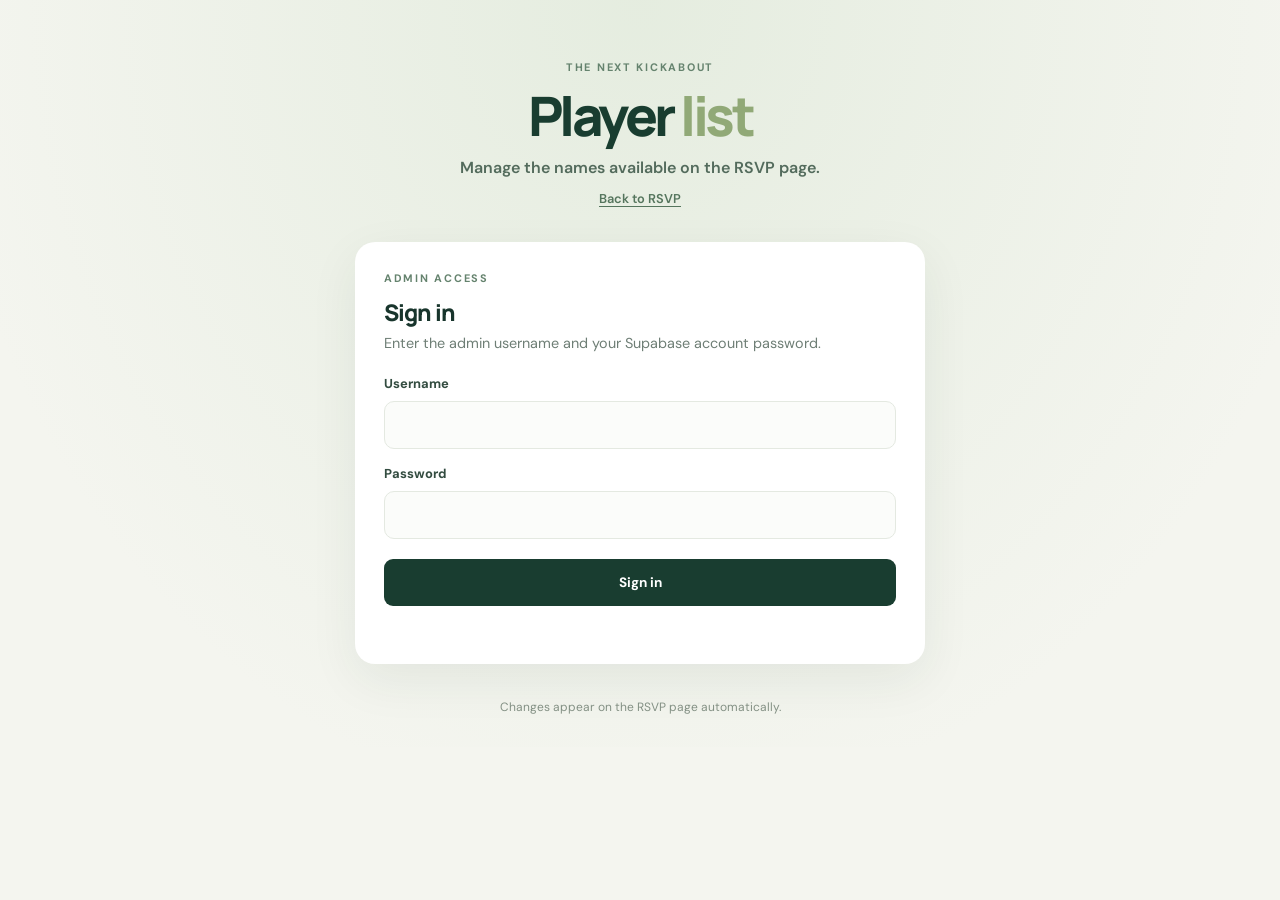
==== admin.html @ 4d851dea "Admin Page Added" ====
<!doctype html>
<html lang="en">
  <head>
    <meta charset="utf-8">
    <meta name="viewport" content="width=device-width, initial-scale=1">
    <meta name="theme-color" content="#102c24">
    <meta name="description" content="Manage the football player list.">
    <title>Manage players · Football plans</title>
    <link rel="stylesheet" href="styles.css">
    <script src="config.js" defer></script>
    <script src="admin.js" defer></script>
  </head>
  <body>
    <main class="page admin-page">
      <header class="hero">
        <p class="eyebrow">THE NEXT KICKABOUT</p>
        <h1>Player <span>list</span></h1>
        <p class="session-name">Manage the names available on the RSVP page.</p>
        <a class="admin-link" href="index.html">Back to RSVP</a>
      </header>

      <section id="login-panel" class="rsvp-card" aria-labelledby="login-heading">
        <p class="eyebrow">ADMIN ACCESS</p>
        <h2 id="login-heading">Sign in</h2>
        <p class="intro">Enter the admin username and your Supabase account password.</p>
        <form id="login-form">
          <label for="username">Username</label>
          <input id="username" name="username" type="text" autocomplete="username" required>
          <label class="admin-password-label" for="password">Password</label>
          <input id="password" name="password" type="password" autocomplete="current-password" required>
          <button id="login-button" type="submit">Sign in</button>
          <p id="login-message" class="message" role="status" aria-live="polite"></p>
        </form>
      </section>

      <section id="manager-panel" class="rsvp-card" aria-labelledby="manager-heading" hidden>
        <div class="attendance-heading admin-manager-heading">
          <div>
            <p class="eyebrow">ROSTER</p>
            <h2 id="manager-heading">Manage players</h2>
          </div>
          <button id="logout-button" class="refresh-button" type="button">Sign out</button>
        </div>
        <form id="add-player-form">
          <label for="new-player">Add a player</label>
          <div class="add-player-row">
            <input id="new-player" name="player" type="text" maxlength="60" placeholder="Player name" required>
            <button id="add-player-button" type="submit">Add player</button>
          </div>
          <label class="checkbox-label" for="new-player-guest">
            <input id="new-player-guest" name="is-guest" type="checkbox">
            This player is a guest
          </label>
          <p id="manager-message" class="message" role="status" aria-live="polite"></p>
        </form>
        <ul id="player-list" class="attendance-list admin-player-list"></ul>
      </section>

      <footer>Changes appear on the RSVP page automatically.</footer>
    </main>
  </body>
</html>
---- styles.css ----
@import url("https://fonts.googleapis.com/css2?family=DM+Sans:wght@400;500;600;700&family=Manrope:wght@400;500;600;700;800&display=swap");

:root {
  color-scheme: light;
  font-family: "DM Sans", sans-serif;
  color: #18352c;
  background: #f4f5ef;
  font-synthesis: none;
  text-rendering: optimizeLegibility;
  -webkit-font-smoothing: antialiased;
  --green: #193d30;
  --muted: #6e7e75;
  --line: #e4e9e1;
}

* {
  box-sizing: border-box;
}

body {
  min-width: 320px;
  margin: 0;
  background:
    radial-gradient(ellipse at 50% 0, rgba(206, 224, 200, 0.4), transparent 44rem),
    #f4f5ef;
}

button,
input {
  font: inherit;
}

.page {
  width: min(100% - 36px, 570px);
  margin: 0 auto;
  padding: 60px 0 32px;
}

.hero {
  margin: 0 0 34px;
  text-align: center;
}

.eyebrow {
  margin: 0 0 12px;
  color: #65836e;
  font-size: 0.68rem;
  font-weight: 700;
  letter-spacing: 0.16em;
}

h1,
h2,
p {
  margin-top: 0;
}

h1,
h2 {
  font-family: Manrope, sans-serif;
}

h1 {
  margin-bottom: 6px;
  color: #193d30;
  font-size: clamp(2.4rem, 10vw, 3.4rem);
  font-weight: 800;
  letter-spacing: -0.065em;
  line-height: 1.08;
}

h1 span {
  color: #91a977;
}

.session-name {
  margin: 12px 0 0;
  color: #536b5c;
  font-size: 1rem;
  font-weight: 600;
}

.session-date {
  min-height: 1.25rem;
  margin: 4px 0 0;
  color: var(--muted);
  font-size: 0.87rem;
}

.admin-link {
  display: inline-block;
  margin-top: 12px;
  color: #55755d;
  font-size: 0.8rem;
  font-weight: 600;
  text-decoration-thickness: 1px;
  text-underline-offset: 3px;
}

.admin-link:hover {
  color: #244936;
}

.rsvp-card {
  padding: 28px;
  border: 1px solid rgba(255, 255, 255, 0.8);
  border-radius: 20px;
  background: #fff;
  box-shadow: 0 16px 50px rgba(34, 58, 42, 0.07);
}

h2 {
  margin-bottom: 6px;
  color: #18352c;
  font-size: 1.43rem;
  font-weight: 800;
  letter-spacing: -0.045em;
}

.intro {
  margin-bottom: 23px;
  color: var(--muted);
  font-size: 0.9rem;
}

form > label,
legend {
  display: block;
  margin-bottom: 9px;
  color: #334c40;
  font-size: 0.81rem;
  font-weight: 700;
}

#name {
  width: 100%;
  height: 48px;
  padding: 0 14px;
  border: 1px solid var(--line);
  border-radius: 10px;
  outline: none;
  background: #fbfcfa;
  color: #18352c;
}

#name:focus {
  border-color: #84a581;
  box-shadow: 0 0 0 3px rgba(132, 165, 129, 0.17);
}

#name::placeholder {
  color: #a4afa7;
}

.name-field {
  margin-top: 17px;
}

.name-field label,
.admin-page form > label,
.admin-password-label {
  display: block;
  margin-bottom: 9px;
  color: #334c40;
  font-size: 0.81rem;
  font-weight: 700;
}

.name-field select,
.name-field input,
.admin-page form input {
  width: 100%;
  height: 48px;
  padding: 0 14px;
  border: 1px solid var(--line);
  border-radius: 10px;
  outline: none;
  background: #fbfcfa;
  color: #18352c;
}

.name-field select:focus,
.name-field input:focus,
.admin-page form input:focus {
  border-color: #84a581;
  box-shadow: 0 0 0 3px rgba(132, 165, 129, 0.17);
}

.name-field select:disabled {
  color: #8c9890;
}

fieldset {
  min-width: 0;
  margin: 22px 0 20px;
  padding: 0;
  border: 0;
}

.choices {
  display: grid;
  grid-template-columns: repeat(3, 1fr);
  gap: 9px;
}

.choice {
  position: relative;
  cursor: pointer;
}

.choice input {
  position: absolute;
  width: 1px;
  height: 1px;
  opacity: 0;
}

.choice span {
  display: flex;
  min-height: 44px;
  align-items: center;
  justify-content: center;
  padding: 8px;
  border: 1px solid var(--line);
  border-radius: 9px;
  color: #617268;
  font-size: 0.76rem;
  font-weight: 600;
  text-align: center;
  transition: background 120ms ease, border-color 120ms ease, color 120ms ease;
}

.choice input:checked + span {
  border-color: #a9c4a2;
  background: #edf4e9;
  color: #274d36;
}

.choice input:focus-visible + span {
  outline: 3px solid rgba(132, 165, 129, 0.35);
  outline-offset: 2px;
}

#submit-button {
  width: 100%;
  min-height: 49px;
  border: 0;
  border-radius: 10px;
  background: var(--green);
  color: #fff;
  cursor: pointer;
  font-size: 0.9rem;
  font-weight: 700;
  transition: background 120ms ease, transform 120ms ease;
}

#submit-button:hover {
  transform: translateY(-1px);
  background: #28523e;
}

#submit-button:disabled {
  cursor: wait;
  opacity: 0.7;
}

.message {
  min-height: 1.25rem;
  margin: 11px 0 -2px;
  color: #426f4b;
  font-size: 0.82rem;
}

.message.error,
.list-message.error {
  color: #a33e36;
}

.attendance {
  margin-top: 37px;
}

.attendance-heading {
  display: flex;
  align-items: center;
  justify-content: space-between;
  gap: 12px;
}

.attendance-heading .eyebrow {
  margin-bottom: 7px;
}

.refresh-button {
  padding: 8px 12px;
  border: 1px solid #dce4d9;
  border-radius: 8px;
  background: rgba(255, 255, 255, 0.7);
  color: #466550;
  cursor: pointer;
  font-size: 0.78rem;
  font-weight: 600;
}

.refresh-button:hover {
  background: #fff;
}

.admin-page .rsvp-card + .rsvp-card {
  margin-top: 22px;
}

.admin-page #login-form > label:not(:first-child) {
  margin-top: 16px;
}

.admin-page #login-button,
.add-player-row > button {
  min-height: 47px;
  padding: 0 17px;
  border: 0;
  border-radius: 9px;
  background: var(--green);
  color: #fff;
  cursor: pointer;
  font-size: 0.85rem;
  font-weight: 700;
}

.admin-page #login-button {
  width: 100%;
  margin-top: 20px;
}

.admin-page #login-button:disabled,
.add-player-row > button:disabled,
.remove-player-button:disabled {
  cursor: wait;
  opacity: 0.65;
}

.admin-manager-heading {
  margin-bottom: 23px;
}

.add-player-row {
  display: grid;
  grid-template-columns: 1fr auto;
  gap: 9px;
}

.add-player-row > button {
  padding: 0 14px;
  white-space: nowrap;
}

.checkbox-label {
  display: flex !important;
  align-items: center;
  gap: 9px;
  margin: 12px 0 0 !important;
  color: #506357 !important;
  cursor: pointer;
  font-size: 0.82rem !important;
  font-weight: 500 !important;
}

.checkbox-label input {
  width: 17px !important;
  height: 17px !important;
  margin: 0;
  accent-color: #315c3c;
}

.admin-player-list {
  margin-top: 12px;
}

.player-actions,
.edit-player-actions {
  display: flex;
  flex: 0 0 auto;
  gap: 7px;
}

.edit-player-button {
  padding: 7px 10px;
  border: 1px solid #dce6d9;
  border-radius: 8px;
  background: #f4f8f1;
  color: #426347;
  cursor: pointer;
  font-size: 0.75rem;
  font-weight: 600;
}

.edit-player-button:hover {
  background: #eaf2e6;
}

.edit-player-form {
  display: grid;
  width: 100%;
  gap: 11px;
}

.edit-player-form > label:not(.checkbox-label) {
  display: grid;
  gap: 7px;
  color: #334c40;
  font-size: 0.81rem;
  font-weight: 700;
}

.edit-player-actions {
  justify-content: flex-end;
}

.remove-player-button {
  flex: 0 0 auto;
  padding: 7px 10px;
  border: 1px solid #eadbd7;
  border-radius: 8px;
  background: #fff9f7;
  color: #975b4f;
  cursor: pointer;
  font-size: 0.75rem;
  font-weight: 600;
}

.remove-player-button:hover {
  background: #f8eeeb;
}

.totals {
  display: grid;
  grid-template-columns: repeat(3, 1fr);
  gap: 10px;
  margin: 18px 0;
}

.total {
  display: flex;
  min-height: 74px;
  flex-direction: column;
  justify-content: center;
  gap: 3px;
  padding: 12px 16px;
  border: 1px solid #e8ece5;
  border-radius: 12px;
  background: rgba(255, 255, 255, 0.68);
  color: var(--muted);
  font-size: 0.75rem;
}

.total-number {
  color: #244936;
  font-family: Manrope, sans-serif;
  font-size: 1.35rem;
  font-weight: 800;
  line-height: 1;
}

.attendance-list {
  display: grid;
  gap: 8px;
  margin: 0;
  padding: 0;
  list-style: none;
}

.attendee {
  display: flex;
  min-height: 52px;
  align-items: center;
  justify-content: space-between;
  gap: 12px;
  padding: 10px 13px;
  border: 1px solid #e8ece5;
  border-radius: 10px;
  background: rgba(255, 255, 255, 0.77);
}

.attendee-name {
  overflow-wrap: anywhere;
  color: #334a3c;
  font-size: 0.87rem;
  font-weight: 600;
}

.attendee-status {
  flex: 0 0 auto;
  padding: 5px 9px;
  border-radius: 99px;
  background: #edf4e9;
  color: #426b43;
  font-size: 0.7rem;
  font-weight: 700;
}

.attendee-status.maybe {
  background: #f7f0df;
  color: #8a6d2f;
}

.attendee-status.no {
  background: #f3e9e6;
  color: #906057;
}

.list-message {
  margin: 14px 0;
  color: var(--muted);
  font-size: 0.84rem;
}

.privacy-note {
  margin: 16px 0 0;
  color: #88938b;
  font-size: 0.73rem;
  line-height: 1.5;
}

footer {
  margin-top: 35px;
  color: #839084;
  font-size: 0.75rem;
  text-align: center;
}

@media (max-width: 440px) {
  .page {
    padding-top: 42px;
  }

  .rsvp-card {
    padding: 23px 19px;
  }

  .choices {
    gap: 6px;
  }

  .choice span {
    font-size: 0.69rem;
  }
}
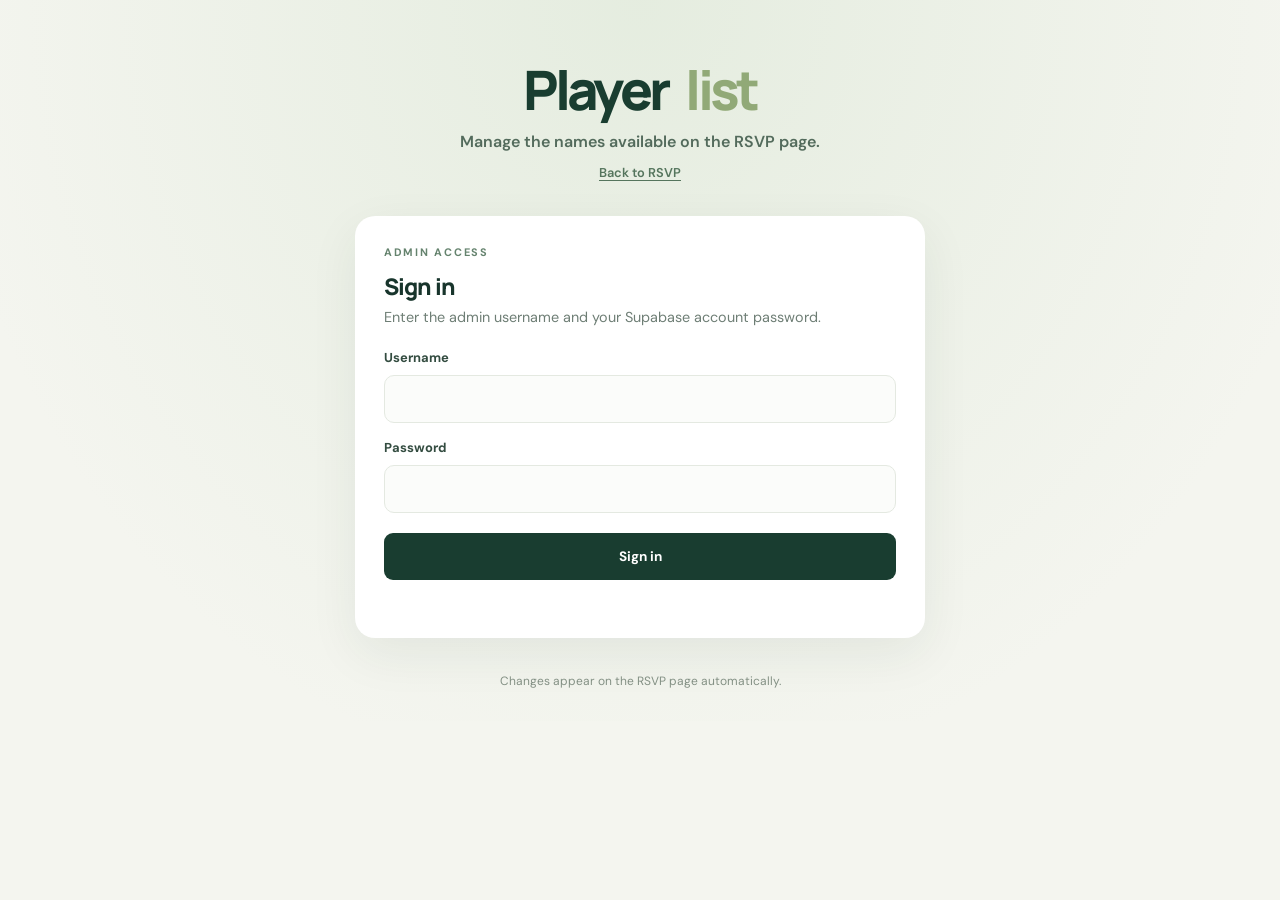
==== commit 1e5c8afe: "Several changes" ====
--- a/admin.html
+++ b/admin.html
@@ -5,7 +5,7 @@
     <meta name="viewport" content="width=device-width, initial-scale=1">
     <meta name="theme-color" content="#102c24">
     <meta name="description" content="Manage the football player list.">
-    <title>Manage players · Football plans</title>
+    <title>Manage players · ASMPT Football</title>
     <link rel="stylesheet" href="styles.css">
     <script src="config.js" defer></script>
     <script src="admin.js" defer></script>
@@ -13,7 +13,6 @@
   <body>
     <main class="page admin-page">
       <header class="hero">
-        <p class="eyebrow">THE NEXT KICKABOUT</p>
         <h1>Player <span>list</span></h1>
         <p class="session-name">Manage the names available on the RSVP page.</p>
         <a class="admin-link" href="index.html">Back to RSVP</a>
@@ -41,6 +40,38 @@
           </div>
           <button id="logout-button" class="refresh-button" type="button">Sign out</button>
         </div>
+        <div class="reset-rsvps-panel">
+          <div>
+            <h3>Start a fresh attendance list</h3>
+            <p>This permanently clears every RSVP but keeps all players.</p>
+          </div>
+          <button id="open-reset-dialog" class="danger-button" type="button">Reset all RSVPs</button>
+        </div>
+        <form id="player-limit-form" class="player-limit-panel">
+          <div>
+            <label for="player-limit">Maximum player limit</label>
+            <p>ASMPT employees get priority; guests take remaining places in RSVP order. Lowering the limit may move players to the waitlist under the first-come-first-served selection process. Leave blank for no limit.</p>
+          </div>
+          <div class="player-limit-controls">
+            <input id="player-limit" name="player-limit" type="number" min="1" max="2147483647" step="1" placeholder="No limit">
+            <button id="save-player-limit" type="submit">Save limit</button>
+          </div>
+          <p id="limit-message" class="message" role="status" aria-live="polite"></p>
+        </form>
+        <form id="teams-lock-form" class="player-limit-panel">
+          <div>
+            <label for="teams-locked">Lock in the teams</label>
+            <p>When locked, current places stay fixed. New names join the waitlist when all places are full, regardless of whether they are ASMPT employees or guests. Unlocking restores employee priority.</p>
+          </div>
+          <div class="player-limit-controls">
+            <label class="checkbox-label" for="teams-locked">
+              <input id="teams-locked" name="teams-locked" type="checkbox">
+              Teams are locked
+            </label>
+            <button id="save-teams-lock" type="submit">Save lock setting</button>
+          </div>
+          <p id="teams-lock-message" class="message" role="status" aria-live="polite"></p>
+        </form>
         <form id="add-player-form">
           <label for="new-player">Add a player</label>
           <div class="add-player-row">
@@ -58,5 +89,29 @@
 
       <footer>Changes appear on the RSVP page automatically.</footer>
     </main>
+
+    <dialog id="reset-rsvps-dialog" class="confirm-dialog" aria-labelledby="reset-rsvps-title">
+      <div class="confirm-dialog-content">
+        <p class="eyebrow">PLEASE CONFIRM</p>
+        <h2 id="reset-rsvps-title">Reset all RSVPs?</h2>
+        <p class="intro">This permanently deletes every attendance answer. The player list and maximum player limit will not be changed.</p>
+        <div class="confirm-actions">
+          <button id="cancel-reset-rsvps" class="refresh-button" type="button">Cancel</button>
+          <button id="confirm-reset-rsvps" class="danger-button" type="button">Delete all RSVPs</button>
+        </div>
+      </div>
+    </dialog>
+
+    <dialog id="limit-warning-dialog" class="confirm-dialog" aria-labelledby="limit-warning-title">
+      <div class="confirm-dialog-content">
+        <p class="eyebrow">PLEASE CONFIRM</p>
+        <h2 id="limit-warning-title">Change the player limit?</h2>
+        <p id="limit-warning-message" class="intro"></p>
+        <div class="confirm-actions">
+          <button id="cancel-limit-change" class="refresh-button" type="button">Cancel</button>
+          <button id="confirm-limit-change" class="danger-button" type="button">Change limit</button>
+        </div>
+      </div>
+    </dialog>
   </body>
 </html>
--- a/styles.css
+++ b/styles.css
@@ -70,6 +70,7 @@
 }
 
 h1 span {
+  margin-left: 0.18em;
   color: #91a977;
 }
 
@@ -203,6 +204,10 @@
   gap: 9px;
 }
 
+.name-type-choices {
+  grid-template-columns: repeat(2, 1fr);
+}
+
 .choice {
   position: relative;
   cursor: pointer;
@@ -343,6 +348,86 @@
   margin-bottom: 23px;
 }
 
+.player-limit-panel {
+  margin-bottom: 23px;
+  padding: 15px;
+  border: 1px solid #e1e9dc;
+  border-radius: 11px;
+  background: #f7faf5;
+}
+
+.player-limit-panel > div:first-child > label {
+  display: block;
+  margin-bottom: 5px;
+  color: #334c40;
+  font-size: 0.86rem;
+  font-weight: 700;
+}
+
+.player-limit-panel > div:first-child > p {
+  margin: 0 0 12px;
+  color: #738078;
+  font-size: 0.75rem;
+  line-height: 1.45;
+}
+
+.player-limit-controls {
+  display: grid;
+  grid-template-columns: 1fr auto;
+  gap: 9px;
+}
+
+.player-limit-controls input {
+  min-width: 0;
+}
+
+.player-limit-controls button {
+  min-height: 47px;
+  padding: 0 14px;
+  border: 0;
+  border-radius: 9px;
+  background: var(--green);
+  color: #fff;
+  cursor: pointer;
+  font-size: 0.85rem;
+  font-weight: 700;
+  white-space: nowrap;
+}
+
+.player-limit-controls button:disabled {
+  cursor: wait;
+  opacity: 0.65;
+}
+
+.player-limit-panel .message {
+  margin-bottom: 0;
+}
+
+.reset-rsvps-panel {
+  display: flex;
+  align-items: center;
+  justify-content: space-between;
+  gap: 15px;
+  margin-bottom: 23px;
+  padding: 14px;
+  border: 1px solid #f0ded9;
+  border-radius: 11px;
+  background: #fff9f7;
+}
+
+.reset-rsvps-panel h3 {
+  margin: 0 0 4px;
+  color: #684c46;
+  font-size: 0.87rem;
+}
+
+.reset-rsvps-panel p {
+  margin: 0;
+  color: #8d716a;
+  font-size: 0.73rem;
+  line-height: 1.45;
+}
+
 .add-player-row {
   display: grid;
   grid-template-columns: 1fr auto;
@@ -488,6 +573,17 @@
   font-weight: 600;
 }
 
+.attendee-details {
+  display: grid;
+  min-width: 0;
+  gap: 3px;
+}
+
+.attendee-timestamp {
+  color: #849087;
+  font-size: 0.7rem;
+}
+
 .attendee-status {
   flex: 0 0 auto;
   padding: 5px 9px;
@@ -508,6 +604,135 @@
   color: #906057;
 }
 
+.capacity-summary {
+  margin: 17px 0 20px;
+  padding: 12px 15px;
+  border: 1px solid #e1e9dc;
+  border-radius: 10px;
+  background: #eef4eb;
+  color: #34543b;
+  font-size: 0.83rem;
+  font-weight: 700;
+  text-align: center;
+}
+
+.attendance-group {
+  margin-top: 22px;
+}
+
+.attendance-subheading {
+  display: flex;
+  align-items: center;
+  justify-content: space-between;
+  margin-bottom: 10px;
+}
+
+.attendance-subheading h3 {
+  margin: 0;
+  color: #294536;
+  font-family: Manrope, sans-serif;
+  font-size: 1rem;
+  font-weight: 800;
+  letter-spacing: -0.035em;
+}
+
+.group-count {
+  display: inline-flex;
+  min-width: 27px;
+  height: 27px;
+  align-items: center;
+  justify-content: center;
+  padding: 0 7px;
+  border-radius: 99px;
+  background: #eaf1e7;
+  color: #426b43;
+  font-size: 0.76rem;
+  font-weight: 700;
+}
+
+.unable-group .group-count {
+  background: #f3e9e6;
+  color: #906057;
+}
+
+.attendee-actions {
+  display: flex;
+  flex: 0 0 auto;
+  align-items: center;
+}
+
+.delete-rsvp-button {
+  padding: 5px 8px;
+  border: 1px solid #eadbd7;
+  border-radius: 7px;
+  background: #fff9f7;
+  color: #975b4f;
+  cursor: pointer;
+  font-size: 0.68rem;
+  font-weight: 600;
+}
+
+.delete-rsvp-button:hover {
+  background: #f8eeeb;
+}
+
+.delete-rsvp-button:disabled,
+.danger-button:disabled {
+  cursor: wait;
+  opacity: 0.65;
+}
+
+.confirm-dialog {
+  width: min(100% - 32px, 440px);
+  padding: 0;
+  overflow: hidden;
+  border: 1px solid #e4e9e1;
+  border-radius: 16px;
+  background: #fff;
+  color: #18352c;
+  box-shadow: 0 24px 80px rgba(20, 38, 28, 0.25);
+}
+
+.confirm-dialog::backdrop {
+  background: rgba(17, 35, 26, 0.52);
+  backdrop-filter: blur(2px);
+}
+
+.confirm-dialog-content {
+  padding: 25px;
+}
+
+.confirm-dialog-content h2 {
+  margin-bottom: 9px;
+}
+
+.confirm-dialog-content .intro {
+  margin-bottom: 22px;
+  line-height: 1.55;
+}
+
+.confirm-actions {
+  display: flex;
+  justify-content: flex-end;
+  gap: 9px;
+}
+
+.danger-button {
+  min-height: 40px;
+  padding: 0 14px;
+  border: 1px solid #9e4940;
+  border-radius: 8px;
+  background: #a74d43;
+  color: #fff;
+  cursor: pointer;
+  font-size: 0.78rem;
+  font-weight: 700;
+}
+
+.danger-button:hover {
+  background: #8f3e36;
+}
+
 .list-message {
   margin: 14px 0;
   color: var(--muted);
